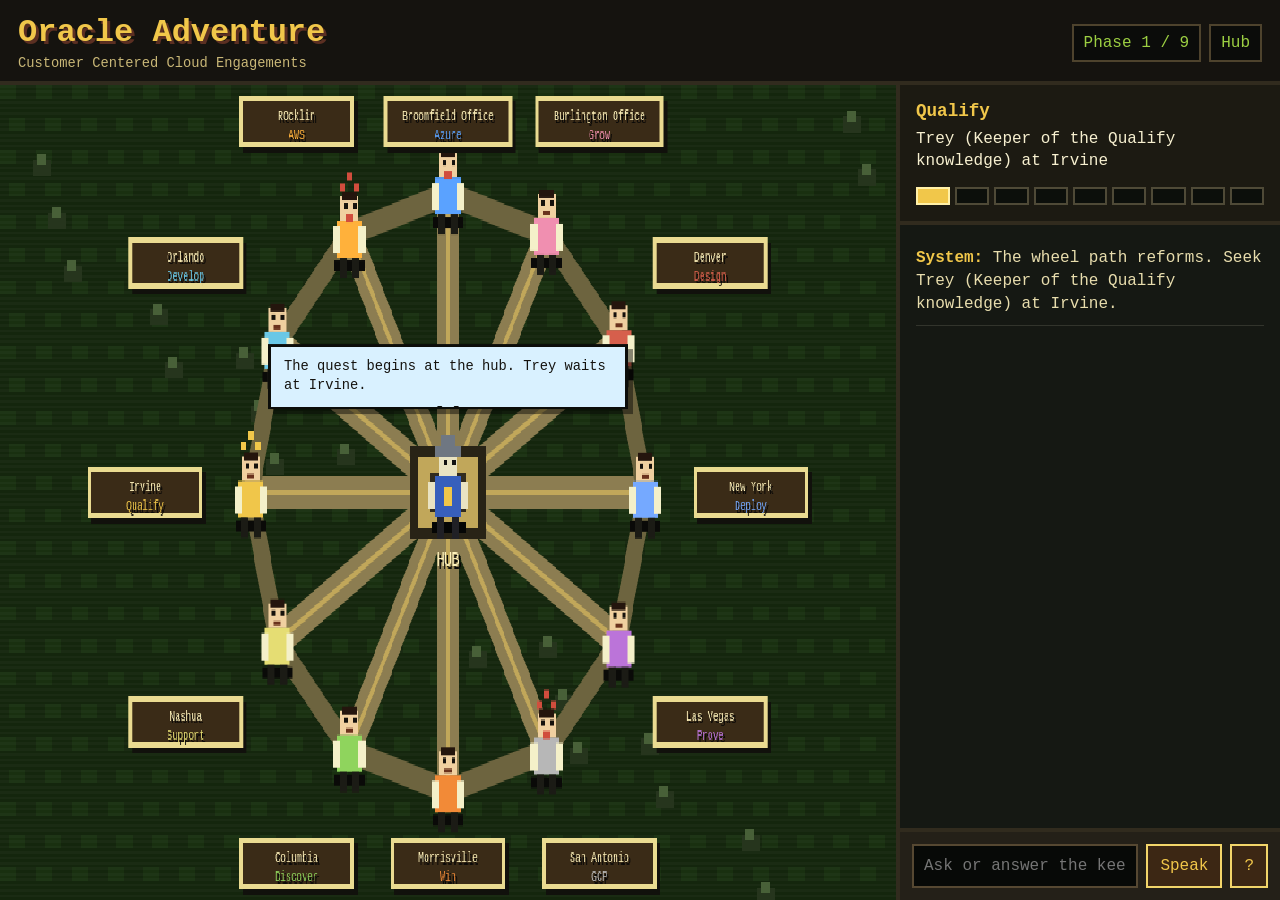
==== index.html @ dfdc5e9e "Initial Commit" ====
<!doctype html>
<html lang="en">
<head>
  <meta charset="utf-8">
  <meta name="viewport" content="width=device-width, initial-scale=1">
  <title>Oracle Adventure</title>
  <link rel="stylesheet" href="styles.css">
</head>
<body>
  <main class="shell">
    <header class="topbar">
      <div>
        <h1>Oracle Adventure</h1>
        <p id="subtitle">Customer Centered Cloud Engagements</p>
      </div>
      <div class="meters" aria-label="Quest status">
        <span id="phaseMeter">Phase 1 / 9</span>
        <span id="locationMeter">Round Room</span>
      </div>
    </header>

    <section class="game-layout">
      <div class="board-wrap" id="boardWrap">
        <canvas id="gameCanvas" width="1000" height="600" tabindex="0" aria-label="Oracle Adventure map"></canvas>
        <div id="playerBubble" class="speech speech-player hidden"></div>
        <div id="npcBubble" class="speech speech-npc hidden"></div>
      </div>

      <aside class="quest-panel">
        <section class="phase-box">
          <h2 id="currentPhase">Qualify</h2>
          <p id="currentKeeper">Seek the first keeper.</p>
          <div class="progress-track" id="phaseProgress" aria-label="Phase progress"></div>
        </section>

        <section class="dialogue-box">
          <div class="log" id="questLog" aria-live="polite"></div>
          <form id="speechForm" class="speech-form">
            <input id="speechInput" type="text" autocomplete="off" spellcheck="true" placeholder="Ask or answer the keeper">
            <button id="speakButton" type="submit" title="Speak">Speak</button>
            <button id="helpButton" type="button" title="Help">?</button>
          </form>
        </section>
      </aside>
    </section>
  </main>

  <div id="winnerModal" class="winner-modal hidden" role="dialog" aria-modal="true" aria-labelledby="winnerTitle">
    <div class="winner-panel">
      <h2 id="winnerTitle">Quest Complete</h2>
      <pre id="winnerText"></pre>
      <button id="restartButton" type="button">New quest</button>
    </div>
  </div>

  <div id="lostModal" class="lost-modal hidden" role="dialog" aria-modal="true" aria-labelledby="lostTitle">
    <div class="lost-panel">
      <h2 id="lostTitle">You Chose Poorly</h2>
      <pre id="lostText"></pre>
      <button id="lostRestartButton" type="button">Try again</button>
    </div>
  </div>

  <audio id="winSound" src="atari_win_sound.mp3" preload="auto"></audio>
  <audio id="lostSound" src="chose-poorly.mp3" preload="auto"></audio>
  <script src="game.js"></script>
</body>
</html>
---- styles.css ----
:root {
  --ink: #f7f0d0;
  --muted: #c9b777;
  --black: #080909;
  --panel: #151813;
  --panel-2: #242018;
  --green: #5d8a3b;
  --lime: #9ccf42;
  --gold: #f1c74a;
  --red: #d14d3d;
  --blue: #4b9bd7;
  --stone: #8f8a73;
  --shadow: #030403;
  --radius: 6px;
}

* {
  box-sizing: border-box;
}

html,
body {
  margin: 0;
  width: 100%;
  height: 100%;
  background: var(--black);
  color: var(--ink);
  font-family: "Courier New", Consolas, monospace;
}

body {
  overflow: hidden;
}

button,
input {
  font: inherit;
}

.shell {
  height: 100vh;
  display: flex;
  flex-direction: column;
  overflow: hidden;
  background:
    linear-gradient(rgba(255, 255, 255, 0.025) 50%, rgba(0, 0, 0, 0.05) 50%) 0 0 / 100% 4px,
    #0e120c;
}

.topbar {
  flex: 0 0 auto;
  min-height: 72px;
  padding: 14px 18px 10px;
  display: flex;
  align-items: center;
  justify-content: space-between;
  gap: 16px;
  border-bottom: 4px solid #312b1e;
  background: #15130f;
}

h1,
h2,
p {
  margin: 0;
}

h1 {
  color: var(--gold);
  font-size: clamp(1.25rem, 2.6vw, 2rem);
  letter-spacing: 0;
  text-shadow: 3px 3px 0 #5b2f22;
}

#subtitle {
  margin-top: 5px;
  color: var(--muted);
  font-size: 0.86rem;
}

.meters {
  display: flex;
  flex-wrap: wrap;
  justify-content: flex-end;
  gap: 8px;
  min-width: 230px;
}

.meters span {
  border: 2px solid #4e432d;
  background: #0b0c0a;
  color: var(--lime);
  padding: 8px 10px;
  min-height: 34px;
}

.game-layout {
  flex: 1;
  min-height: 0;
  overflow: hidden;
  display: grid;
  grid-template-columns: minmax(0, 1fr) minmax(300px, 380px);
  gap: 0;
}

.board-wrap {
  position: relative;
  min-height: 0;
  height: 100%;
  border-right: 4px solid #312b1e;
  overflow: hidden;
  background: #14260d;
}

#gameCanvas {
  width: 100%;
  height: 100%;
  min-height: 0;
  display: block;
  image-rendering: pixelated;
  outline: none;
}

.quest-panel {
  min-height: 0;
  overflow: hidden;
  display: grid;
  grid-template-rows: auto minmax(0, 1fr);
  background: var(--panel);
}

.phase-box {
  padding: 16px;
  border-bottom: 4px solid #312b1e;
  background: #1c1a12;
}

.phase-box h2 {
  color: var(--gold);
  font-size: 1.1rem;
  margin-bottom: 8px;
}

#currentKeeper {
  color: var(--ink);
  line-height: 1.35;
  min-height: 44px;
}

.progress-track {
  display: grid;
  grid-template-columns: repeat(9, 1fr);
  gap: 5px;
  margin-top: 14px;
}

.progress-dot {
  height: 18px;
  border: 2px solid #4f4a37;
  background: #0c0f0b;
}

.progress-dot.done {
  background: var(--lime);
  border-color: #d5f07a;
}

.progress-dot.current {
  background: var(--gold);
  border-color: #fff0a8;
}

.dialogue-box {
  min-height: 0;
  overflow: hidden;
  display: grid;
  grid-template-rows: minmax(0, 1fr) auto;
}

.log {
  min-height: 0;
  padding: 14px 16px;
  overflow-y: auto;
  overflow-x: hidden;
  line-height: 1.45;
  color: #e8ddad;
}

.log-line {
  padding: 8px 0;
  border-bottom: 1px solid rgba(247, 240, 208, 0.13);
}

.log-line strong {
  color: var(--gold);
}

.speech-form {
  display: grid;
  grid-template-columns: minmax(0, 1fr) auto auto;
  gap: 8px;
  padding: 12px;
  border-top: 4px solid #312b1e;
  background: var(--panel-2);
}

.speech-form input {
  width: 100%;
  min-width: 0;
  border: 2px solid #564832;
  border-radius: 0;
  color: var(--ink);
  background: #070907;
  padding: 11px 10px;
}

.speech-form input:focus {
  border-color: var(--gold);
  outline: none;
}

.speech-form button,
.winner-panel button,
.lost-panel button {
  border: 2px solid #f2d56a;
  border-radius: 0;
  background: #3c2714;
  color: var(--gold);
  padding: 10px 12px;
  min-height: 42px;
  cursor: pointer;
}

.speech-form button:hover,
.winner-panel button:hover,
.lost-panel button:hover {
  background: #5b3419;
}

.speech {
  position: absolute;
  z-index: 5;
  max-width: min(360px, 44vw);
  max-height: 190px;
  overflow: auto;
  padding: 11px 13px;
  border: 3px solid #0c0d0a;
  box-shadow: 5px 5px 0 rgba(0, 0, 0, 0.45);
  line-height: 1.35;
  font-size: 0.86rem;
  color: #15130f;
  background: #fff3bc;
  transform: translate(-50%, -115%);
  white-space: pre-wrap;
}

.speech::after {
  content: "";
  position: absolute;
  left: 50%;
  bottom: -13px;
  width: 0;
  height: 0;
  border-left: 11px solid transparent;
  border-right: 11px solid transparent;
  border-top: 13px solid #0c0d0a;
  transform: translateX(-50%);
}

.speech::before {
  content: "";
  position: absolute;
  left: 50%;
  bottom: -8px;
  width: 0;
  height: 0;
  z-index: 1;
  border-left: 8px solid transparent;
  border-right: 8px solid transparent;
  border-top: 10px solid #fff3bc;
  transform: translateX(-50%);
}

.speech-npc {
  background: #d9f1ff;
}

.speech-npc::before {
  border-top-color: #d9f1ff;
}

.hidden {
  display: none !important;
}

.winner-modal,
.lost-modal {
  position: fixed;
  inset: 0;
  z-index: 20;
  display: grid;
  place-items: center;
  padding: 18px;
  background: rgba(3, 4, 3, 0.86);
}

.winner-panel,
.lost-panel {
  width: min(680px, 100%);
  border: 5px solid var(--gold);
  background: #14100b;
  box-shadow: 10px 10px 0 #3c2714;
  padding: 24px;
}

.lost-panel {
  border-color: var(--red);
  box-shadow: 10px 10px 0 #551e19;
}

.winner-panel h2,
.lost-panel h2 {
  color: var(--gold);
  margin-bottom: 14px;
  font-size: 1.35rem;
}

.lost-panel h2 {
  color: #ff8f76;
}

.winner-panel pre,
.lost-panel pre {
  white-space: pre-wrap;
  color: var(--ink);
  line-height: 1.45;
  margin: 0 0 16px;
}

@media (max-width: 920px) {
  .game-layout {
    grid-template-columns: 1fr;
    grid-template-rows: minmax(0, 52%) minmax(0, 48%);
  }

  .board-wrap {
    border-right: 0;
    border-bottom: 4px solid #312b1e;
    min-height: 0;
  }

  #gameCanvas {
    min-height: 0;
  }

  .topbar {
    align-items: flex-start;
    flex-direction: column;
  }

  .meters {
    min-width: 0;
    width: 100%;
    justify-content: flex-start;
  }

  .speech {
    max-width: 82vw;
    font-size: 0.8rem;
  }
}
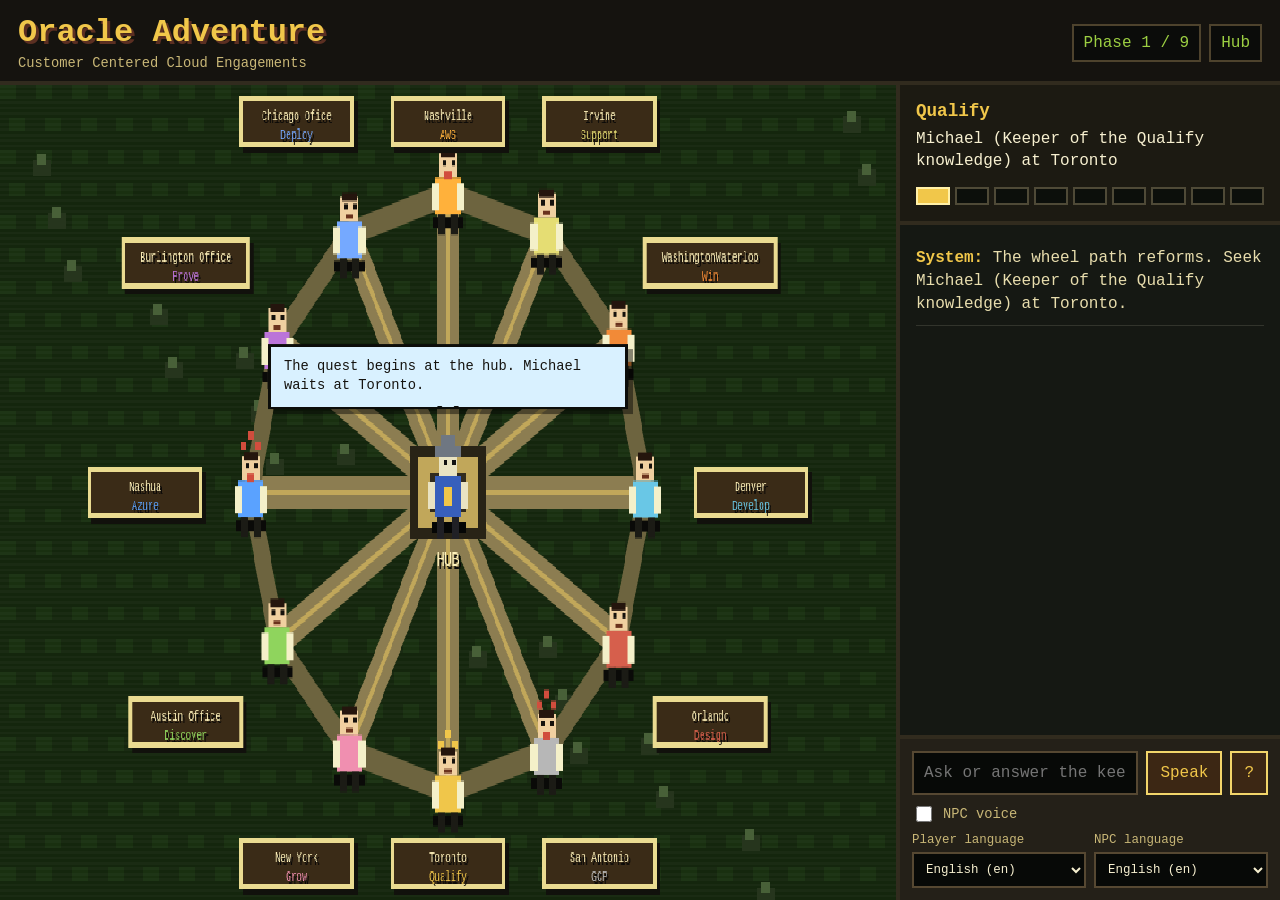
==== commit 78796b29: "Added translation and speech" ====
--- a/index.html
+++ b/index.html
@@ -39,6 +39,20 @@
             <input id="speechInput" type="text" autocomplete="off" spellcheck="true" placeholder="Ask or answer the keeper">
             <button id="speakButton" type="submit" title="Speak">Speak</button>
             <button id="helpButton" type="button" title="Help">?</button>
+            <label class="voice-toggle" for="ttsToggle">
+              <input id="ttsToggle" type="checkbox">
+              <span>NPC voice</span>
+            </label>
+            <div class="language-controls">
+              <label for="playerLanguageSelect">
+                <span>Player language</span>
+                <select id="playerLanguageSelect"></select>
+              </label>
+              <label for="npcLanguageSelect">
+                <span>NPC language</span>
+                <select id="npcLanguageSelect"></select>
+              </label>
+            </div>
           </form>
         </section>
       </aside>
--- a/styles.css
+++ b/styles.css
@@ -33,7 +33,8 @@
 }
 
 button,
-input {
+input,
+select {
   font: inherit;
 }
 
@@ -195,6 +196,12 @@
   color: var(--gold);
 }
 
+.log a {
+  color: #f6d15e;
+  font-weight: 700;
+  text-decoration: underline;
+}
+
 .speech-form {
   display: grid;
   grid-template-columns: minmax(0, 1fr) auto auto;
@@ -235,6 +242,53 @@
 .winner-panel button:hover,
 .lost-panel button:hover {
   background: #5b3419;
+}
+
+.voice-toggle {
+  grid-column: 1 / -1;
+  display: inline-flex;
+  align-items: center;
+  gap: 8px;
+  width: max-content;
+  max-width: 100%;
+  color: var(--muted);
+  font-size: 0.86rem;
+  cursor: pointer;
+}
+
+.voice-toggle input {
+  width: 16px;
+  height: 16px;
+  accent-color: var(--gold);
+}
+
+.language-controls {
+  grid-column: 1 / -1;
+  display: grid;
+  grid-template-columns: minmax(0, 1fr) minmax(0, 1fr);
+  gap: 8px;
+}
+
+.language-controls label {
+  display: grid;
+  gap: 5px;
+  color: var(--muted);
+  font-size: 0.78rem;
+}
+
+.language-controls select {
+  width: 100%;
+  min-width: 0;
+  border: 2px solid #564832;
+  border-radius: 0;
+  color: var(--ink);
+  background: #070907;
+  padding: 8px;
+}
+
+.language-controls select:focus {
+  border-color: var(--gold);
+  outline: none;
 }
 
 .speech {
@@ -254,6 +308,17 @@
   white-space: pre-wrap;
 }
 
+.speech a {
+  color: #064c80;
+  font-weight: 700;
+  text-decoration: underline;
+}
+
+.speech a:hover,
+.log a:hover {
+  text-decoration-thickness: 2px;
+}
+
 .speech::after {
   content: "";
   position: absolute;
@@ -338,9 +403,18 @@
 }
 
 @media (max-width: 920px) {
+  body {
+    overflow: auto;
+  }
+
+  .shell {
+    height: 100dvh;
+    min-height: 100dvh;
+  }
+
   .game-layout {
     grid-template-columns: 1fr;
-    grid-template-rows: minmax(0, 52%) minmax(0, 48%);
+    grid-template-rows: minmax(180px, 35%) minmax(0, 65%);
   }
 
   .board-wrap {
@@ -356,6 +430,9 @@
   .topbar {
     align-items: flex-start;
     flex-direction: column;
+    min-height: 0;
+    gap: 8px;
+    padding: 10px 12px 8px;
   }
 
   .meters {
@@ -364,8 +441,114 @@
     justify-content: flex-start;
   }
 
+  .meters span {
+    padding: 6px 8px;
+    min-height: 30px;
+    font-size: 0.78rem;
+  }
+
+  #subtitle {
+    font-size: 0.78rem;
+  }
+
+  .quest-panel {
+    overflow-y: auto;
+    -webkit-overflow-scrolling: touch;
+  }
+
+  .phase-box {
+    padding: 9px 10px;
+  }
+
+  .phase-box h2 {
+    font-size: 0.98rem;
+    margin-bottom: 4px;
+  }
+
+  #currentKeeper {
+    min-height: 0;
+    font-size: 0.78rem;
+    line-height: 1.25;
+  }
+
+  .progress-track {
+    gap: 3px;
+    margin-top: 8px;
+  }
+
+  .progress-dot {
+    height: 11px;
+  }
+
+  .dialogue-box {
+    grid-template-rows: minmax(92px, 1fr) auto;
+  }
+
+  .log {
+    min-height: 92px;
+    padding: 8px 10px;
+    font-size: 0.8rem;
+    line-height: 1.35;
+  }
+
+  .log-line {
+    padding: 5px 0;
+  }
+
+  .speech-form {
+    gap: 6px;
+    grid-template-columns: minmax(0, 1fr) auto auto;
+    padding: 8px 8px calc(8px + env(safe-area-inset-bottom));
+  }
+
+  .speech-form input,
+  .language-controls select {
+    font-size: 16px;
+  }
+
+  .speech-form input {
+    padding: 8px;
+  }
+
+  .speech-form button {
+    min-height: 36px;
+    padding: 7px 9px;
+  }
+
+  .voice-toggle {
+    font-size: 0.78rem;
+  }
+
   .speech {
     max-width: 82vw;
     font-size: 0.8rem;
   }
-}
+
+  .language-controls {
+    grid-template-columns: 1fr;
+    gap: 6px;
+  }
+
+  .language-controls label {
+    gap: 3px;
+    font-size: 0.74rem;
+  }
+
+  .language-controls select {
+    padding: 6px;
+  }
+}
+
+@media (max-width: 920px) and (max-height: 720px) {
+  h1 {
+    font-size: 1.15rem;
+  }
+
+  #subtitle {
+    display: none;
+  }
+
+  .game-layout {
+    grid-template-rows: minmax(150px, 31%) minmax(0, 69%);
+  }
+}
